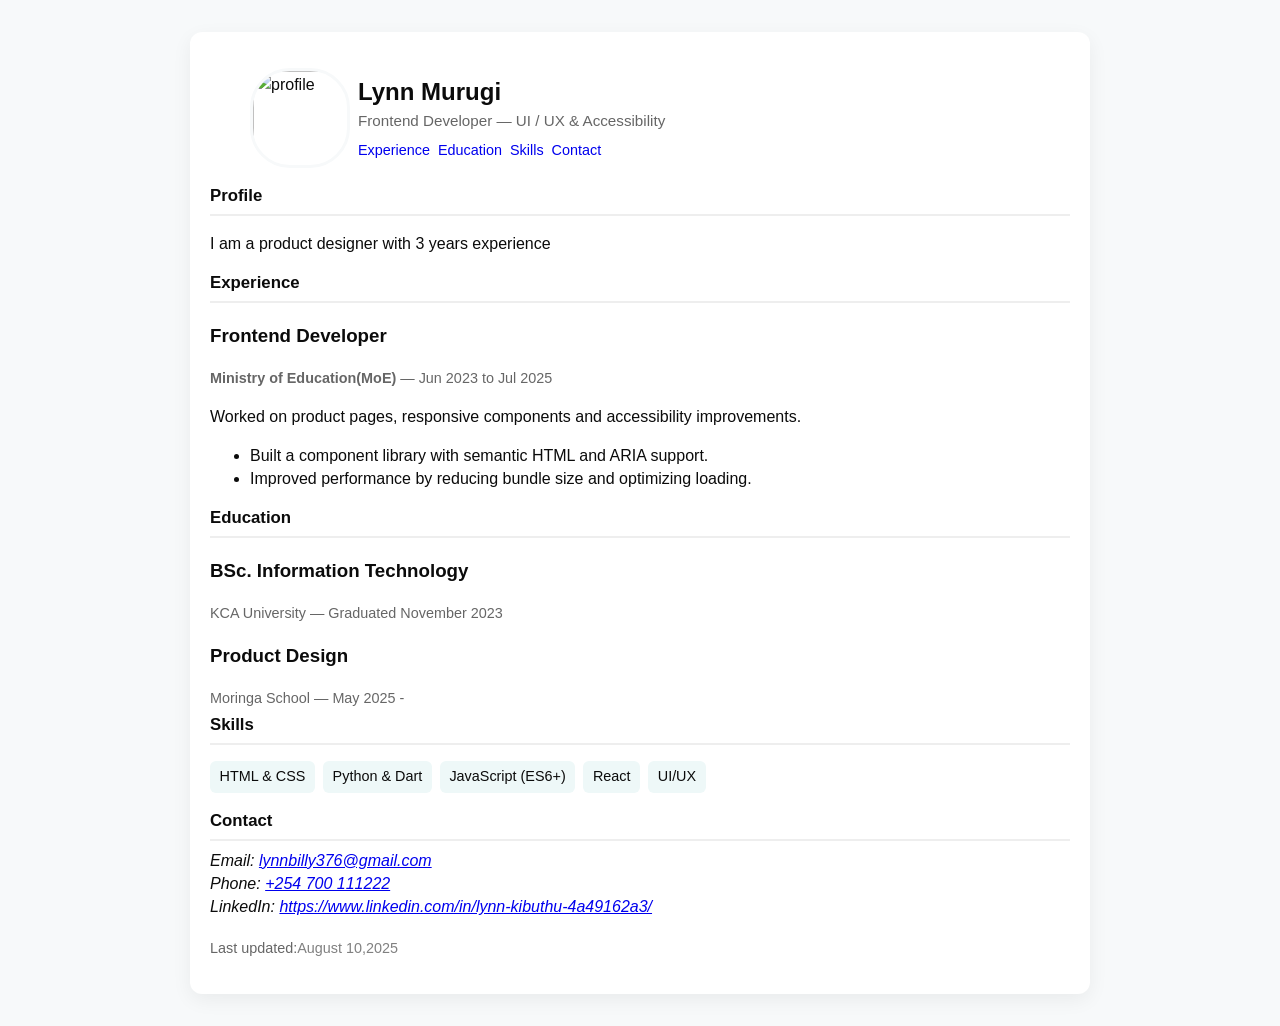
==== resume.html @ b2b8fcf5 "initial changes" ====
<html lang="en">

<head>
  <meta charset="utf-8">
  <meta name="viewport" content="width=device-width, initial-scale=1">
  <title>Resume — [Lynn]</title>
  <!-- Link to external CSS file -->
  <link rel="stylesheet" href="resume.css">
</head>

<body>
  <!-- Accessibility skip link -->
  <a class="skip-link" href="#main">Skip to main content</a>

  <div class="container">
    <!-- Header section with profile image and name -->
    <header class="header-grid">
      <figure>
        <!-- Placeholder profile image -->
        <img class="profile-pic" src="https://cdn-icons-png.flaticon.com/512/6522/6522516.png" alt="profile">
        <!--figcaption class="sr-only">Profile photo</figcaption-->
      </figure>
      <div>
        <h1 class="name">Lynn Murugi</h1>
        <p class="role">Frontend Developer — UI / UX & Accessibility</p>
        <!-- Quick links to main sections -->
        <nav class="nav">
          <a href="#experience">Experience</a>
          <a href="#education">Education</a>
          <a href="#skills">Skills</a>
          <a href="#contact">Contact</a>
        </nav>
      </div>
    </header>

    <!-- Main resume content -->
    <div id="main">
      <!-- Profile summary section -->
      <section id="profile">
        <h2 class="section-title">Profile</h2>
        <p>I am a product designer with 3 years experience
      </section>
    </div>

    <!-- Work experience section -->
    <section id="experience" class="experience">
      <h2 class="section-title">Experience</h2>
      <article>
        <h3>Frontend Developer</h3>
        <p class="job-meta"><strong>Ministry of Education(MoE)</strong> — Jun 2023 to Jul 2025</p>
        <p>Worked on product pages, responsive components and accessibility improvements.</p>
        <ul>
          <li>Built a component library with semantic HTML and ARIA support.</li>
          <li>Improved performance by reducing bundle size and optimizing loading.</li>
        </ul>
      </article>
    </section>

    <!-- Education section -->
    <section id="education">
      <h2 class="section-title">Education</h2>
      <article>
        <h3>BSc. Information Technology</h3>
        <p class="job-meta">KCA University — Graduated November 2023</p>
        <h3>Product Design</h3>
        <p class="job-meta">Moringa School — May 2025 - </p>
      </article>
    </section>

    <!-- Skills section -->
    <section id="skills">
      <h2 class="section-title">Skills</h2>
      <ul class="skills-list">
        <li class="skill">HTML &amp; CSS</li>
        <li class="skill">Python &amp; Dart</li>
        <li class="skill">JavaScript (ES6+)</li>
        <li class="skill">React</li>
        <li class="skill"> UI/UX</li>
      </ul>
    </section>

    <!-- Contact section -->
    <section id="contact">
      <h2 class="section-title">Contact</h2>
      <address>
        Email: <a href="mailto:lynnbilly376@gmail.com">lynnbilly376@gmail.com</a><br>
        Phone: <a href="tel:+254700111222">+254 700 111222</a><br>
        LinkedIn: <a href="https://www.linkedin.com/in/lynn-kibuthu-4a49162a3/"
          target="_blank">https://www.linkedin.com/in/lynn-kibuthu-4a49162a3/</a>
      </address>
    </section>
    </main>

    <!-- Footer with last updated date -->
    <footer>
      <p>Last updated:<span style="color:gray">August 10,2025</span></p>
    </footer>
  </div>
</body>

</html>
---- resume.css ----
/* Basic styling variables */
:root {
  --accent: #046d6b;
  --bg: #f7f9fa;
  --card: #ffffff;
  --muted: #666;
  --radius: 12px;
}

/* Reset and base styles */
*,
*::before,
*::after {
  box-sizing: border-box
}

body {
  margin: 0;
  font-family: Arial, sans-serif;
  background: var(--bg);
  color: #0b0b0b;
  line-height: 1.45;
}

/* Container for resume content */
.container {
  max-width: 900px;
  margin: 2rem auto;
  background: var(--card);
  padding: 1.25rem;
  border-radius: var(--radius);
  box-shadow: 0 6px 20px rgba(0, 0, 0, 0.06);
}

/* Skip link for accessibility */
.skip-link {
  position: absolute;
  left: -9999px;
}

.skip-link:focus {
  position: static;
  background: #000;
  color: #fff;
  padding: 0.5rem;
}

/* Header layout: image + name */
.header-grid {
  display: grid;
  grid-template-columns: 100px 1fr;
  gap: 3rem;
  align-items: center
}

.profile-pic {
  width: 100px;
  height: 100px;
  border-radius: 40%;
  object-fit: cover;
  border: 3px solid var(--bg);
  margin-right: 1rem;
}

.name {
  margin: 0;
  font-size: 1.5rem;
  align-content: flex-end;
}

.role {
  margin: 0;
  color: var(--muted);
  font-size: 0.95rem
}

/* Quick navigation links */
.nav {
  margin-top: .5rem;
  display: flex;
  gap: .5rem;
  flex-wrap: wrap
}

.nav a {
  font-size: .9rem;
  text-decoration: none
}

/* Section titles */
.section-title {
  margin: 0 0 .5rem 0;
  font-size: 1.05rem;
  padding-bottom: .35rem;
  border-bottom: 2px solid #eee
}

/* Experience section styling */
.experience article {
  margin-bottom: 1rem
}

.job-meta {
  font-size: .9rem;
  color: var(--muted);
  margin: 0.25rem 0
}

/* Skills list styling */
.skills-list {
  display: flex;
  flex-wrap: wrap;
  gap: .5rem;
  list-style: none;
  padding: 0
}

.skill {
  background: #eef8f8;
  padding: .35rem .6rem;
  border-radius: 6px;
  font-size: .9rem
}

/* Footer styles */
footer {
  margin-top: 1.25rem;
  font-size: .9rem;
  color: var(--muted)
}
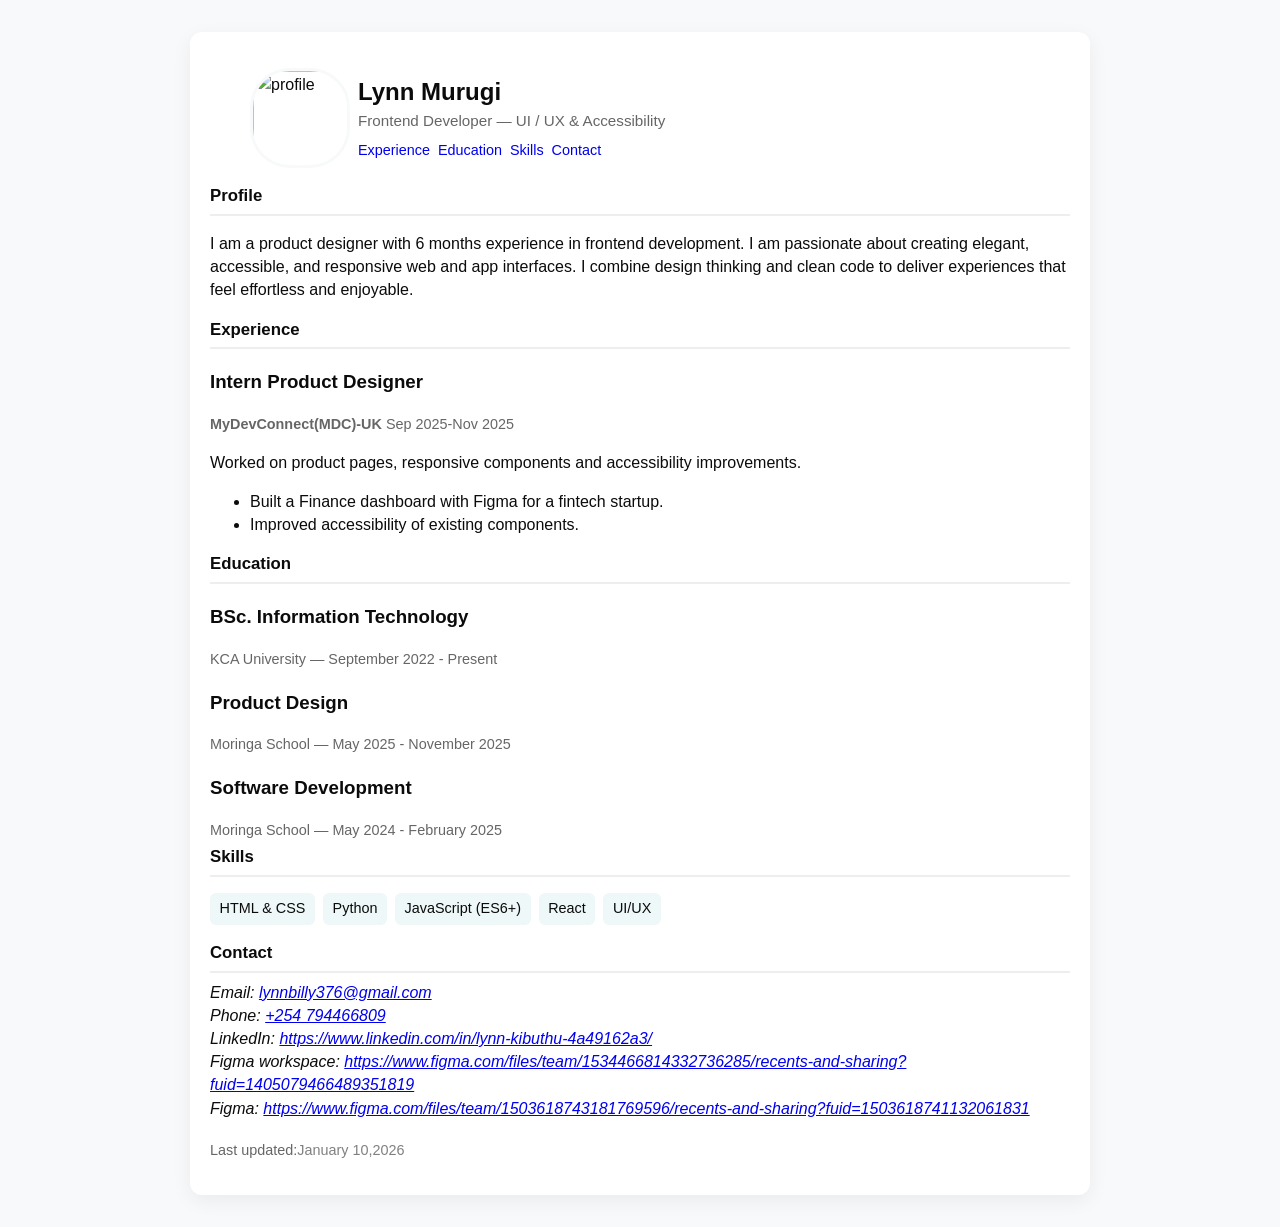
==== commit 205d9f1a: "updated resume" ====
--- a/resume.html
+++ b/resume.html
@@ -17,7 +17,7 @@
     <header class="header-grid">
       <figure>
         <!-- Placeholder profile image -->
-        <img class="profile-pic" src="https://cdn-icons-png.flaticon.com/512/6522/6522516.png" alt="profile">
+        <img class="profile-pic" src="file:///home/lovely-cynthia/Downloads/portfolioprofile2-Photoroom.png" alt="profile">
         <!--figcaption class="sr-only">Profile photo</figcaption-->
       </figure>
       <div>
@@ -38,7 +38,7 @@
       <!-- Profile summary section -->
       <section id="profile">
         <h2 class="section-title">Profile</h2>
-        <p>I am a product designer with 3 years experience
+        <p>I am a product designer with 6 months experience in frontend development. I am passionate about creating elegant, accessible, and responsive web and app interfaces. I combine design thinking and clean code to deliver experiences that feel effortless and enjoyable.</p>
       </section>
     </div>
 
@@ -46,12 +46,12 @@
     <section id="experience" class="experience">
       <h2 class="section-title">Experience</h2>
       <article>
-        <h3>Frontend Developer</h3>
-        <p class="job-meta"><strong>Ministry of Education(MoE)</strong> — Jun 2023 to Jul 2025</p>
+        <h3>Intern Product Designer</h3>
+        <p class="job-meta"><strong>MyDevConnect(MDC)-UK</strong>  Sep 2025-Nov 2025</p>
         <p>Worked on product pages, responsive components and accessibility improvements.</p>
         <ul>
-          <li>Built a component library with semantic HTML and ARIA support.</li>
-          <li>Improved performance by reducing bundle size and optimizing loading.</li>
+          <li>Built a Finance dashboard with Figma for a fintech startup.</li>
+          <li>Improved accessibility of existing components.</li>
         </ul>
       </article>
     </section>
@@ -61,9 +61,11 @@
       <h2 class="section-title">Education</h2>
       <article>
         <h3>BSc. Information Technology</h3>
-        <p class="job-meta">KCA University — Graduated November 2023</p>
+        <p class="job-meta">KCA University — September 2022 - Present</p>
         <h3>Product Design</h3>
-        <p class="job-meta">Moringa School — May 2025 - </p>
+        <p class="job-meta">Moringa School — May 2025 - November 2025</p>
+        <h3>Software Development</h3>
+        <p class="job-meta">Moringa School — May 2024 - February 2025</p>
       </article>
     </section>
 
@@ -72,7 +74,7 @@
       <h2 class="section-title">Skills</h2>
       <ul class="skills-list">
         <li class="skill">HTML &amp; CSS</li>
-        <li class="skill">Python &amp; Dart</li>
+        <li class="skill">Python</li>
         <li class="skill">JavaScript (ES6+)</li>
         <li class="skill">React</li>
         <li class="skill"> UI/UX</li>
@@ -84,16 +86,21 @@
       <h2 class="section-title">Contact</h2>
       <address>
         Email: <a href="mailto:lynnbilly376@gmail.com">lynnbilly376@gmail.com</a><br>
-        Phone: <a href="tel:+254700111222">+254 700 111222</a><br>
+        Phone: <a href="tel:+254794466809">+254 794466809</a><br>
         LinkedIn: <a href="https://www.linkedin.com/in/lynn-kibuthu-4a49162a3/"
-          target="_blank">https://www.linkedin.com/in/lynn-kibuthu-4a49162a3/</a>
+          target="_blank">https://www.linkedin.com/in/lynn-kibuthu-4a49162a3/</a><br>
+        Figma workspace: <a href="https://www.figma.com/files/team/1534466814332736285/recents-and-sharing?fuid=1405079466489351819"
+          target="_blank">https://www.figma.com/files/team/1534466814332736285/recents-and-sharing?fuid=1405079466489351819</a><br>
+
+        Figma: <a href="https://www.figma.com/files/team/1503618743181769596/recents-and-sharing?fuid=1503618741132061831"
+          target="_blank">https://www.figma.com/files/team/1503618743181769596/recents-and-sharing?fuid=1503618741132061831</a><br>
       </address>
     </section>
     </main>
 
     <!-- Footer with last updated date -->
     <footer>
-      <p>Last updated:<span style="color:gray">August 10,2025</span></p>
+      <p>Last updated:<span style="color:gray">January 10,2026</span></p>
     </footer>
   </div>
 </body>
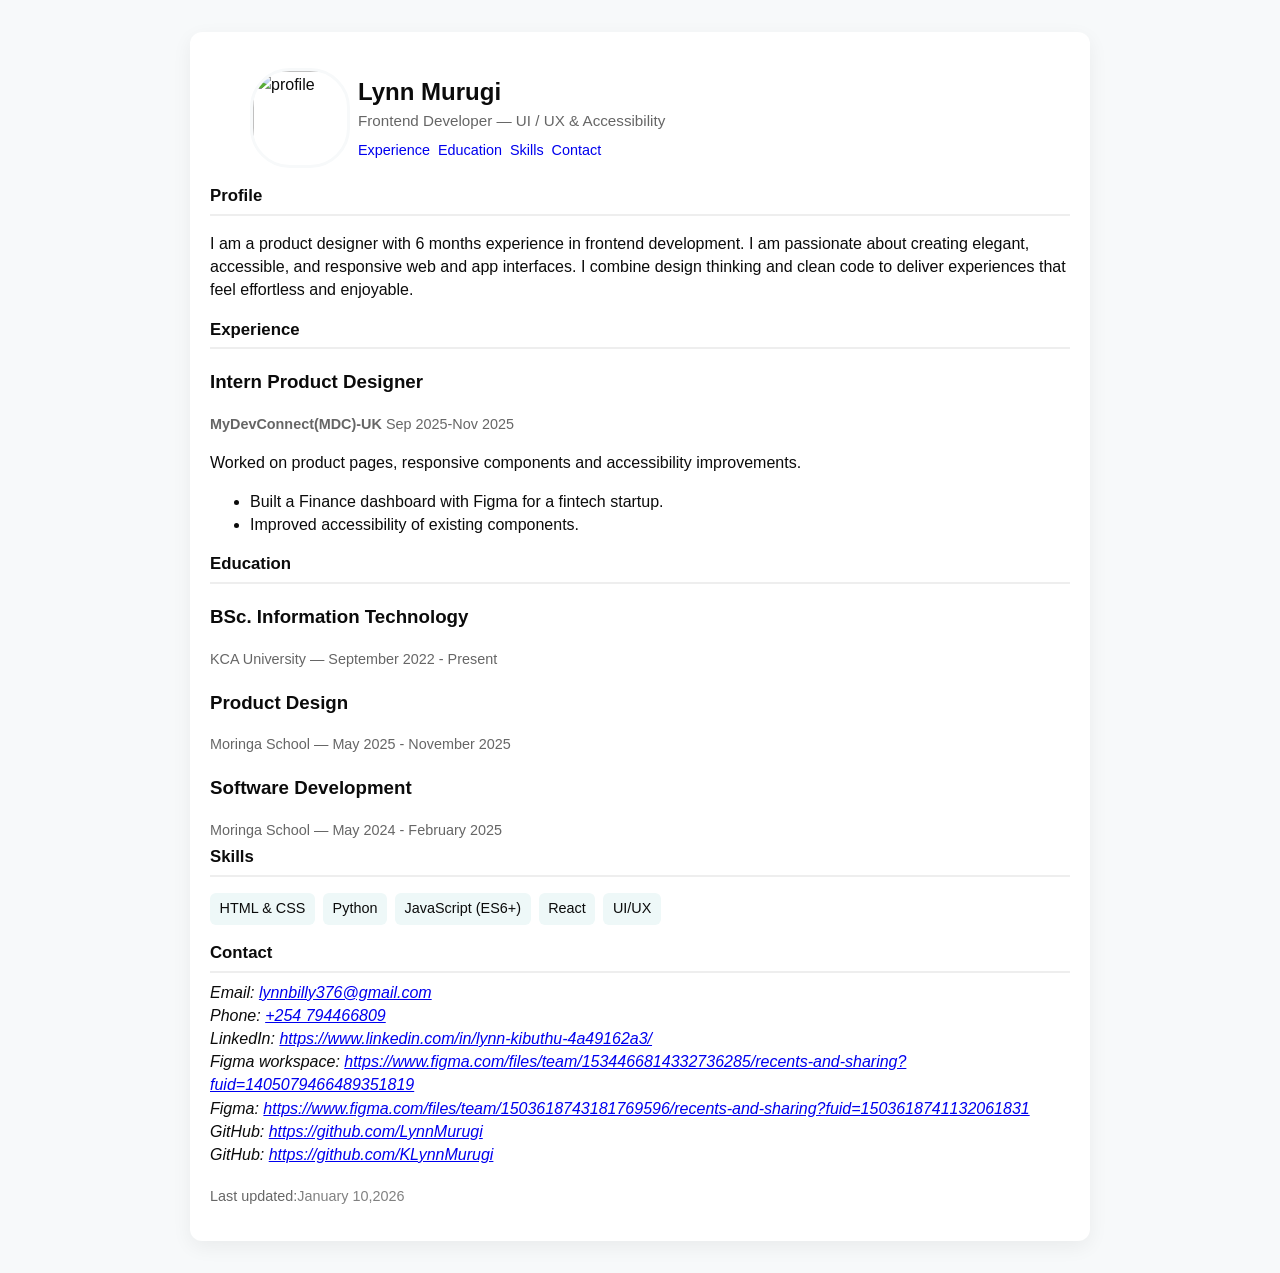
==== commit 672a434f: "added github" ====
--- a/resume.html
+++ b/resume.html
@@ -94,6 +94,8 @@
 
         Figma: <a href="https://www.figma.com/files/team/1503618743181769596/recents-and-sharing?fuid=1503618741132061831"
           target="_blank">https://www.figma.com/files/team/1503618743181769596/recents-and-sharing?fuid=1503618741132061831</a><br>
+        GitHub: <a href="https://github.com/LynnMurugi" target="_blank">https://github.com/LynnMurugi</a><br>
+        GitHub: <a href="https://github.com/KLynnMurugi" target="_blank">https://github.com/KLynnMurugi</a><br>
       </address>
     </section>
     </main>
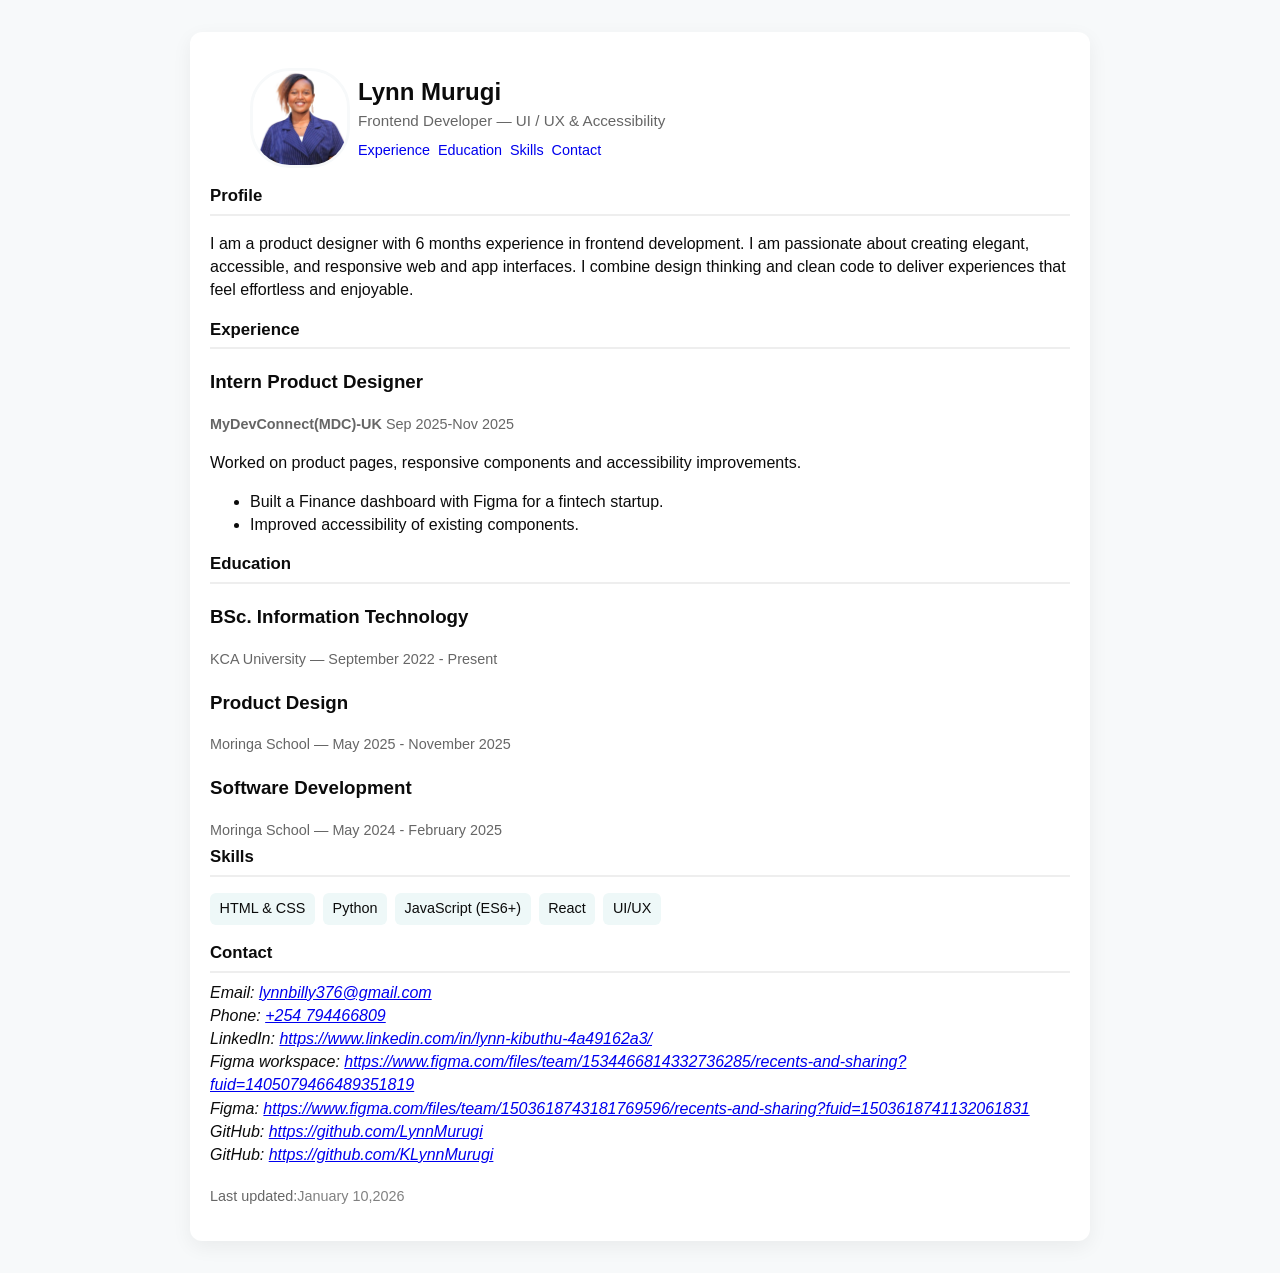
==== commit 3cf2efa2: "added profiles" ====
--- a/resume.html
+++ b/resume.html
@@ -17,7 +17,7 @@
     <header class="header-grid">
       <figure>
         <!-- Placeholder profile image -->
-        <img class="profile-pic" src="file:///home/lovely-cynthia/Downloads/portfolioprofile2-Photoroom.png" alt="profile">
+        <img class="profile-pic" src="portfolioprofile2-Photoroom.png" alt="profile">
         <!--figcaption class="sr-only">Profile photo</figcaption-->
       </figure>
       <div>
